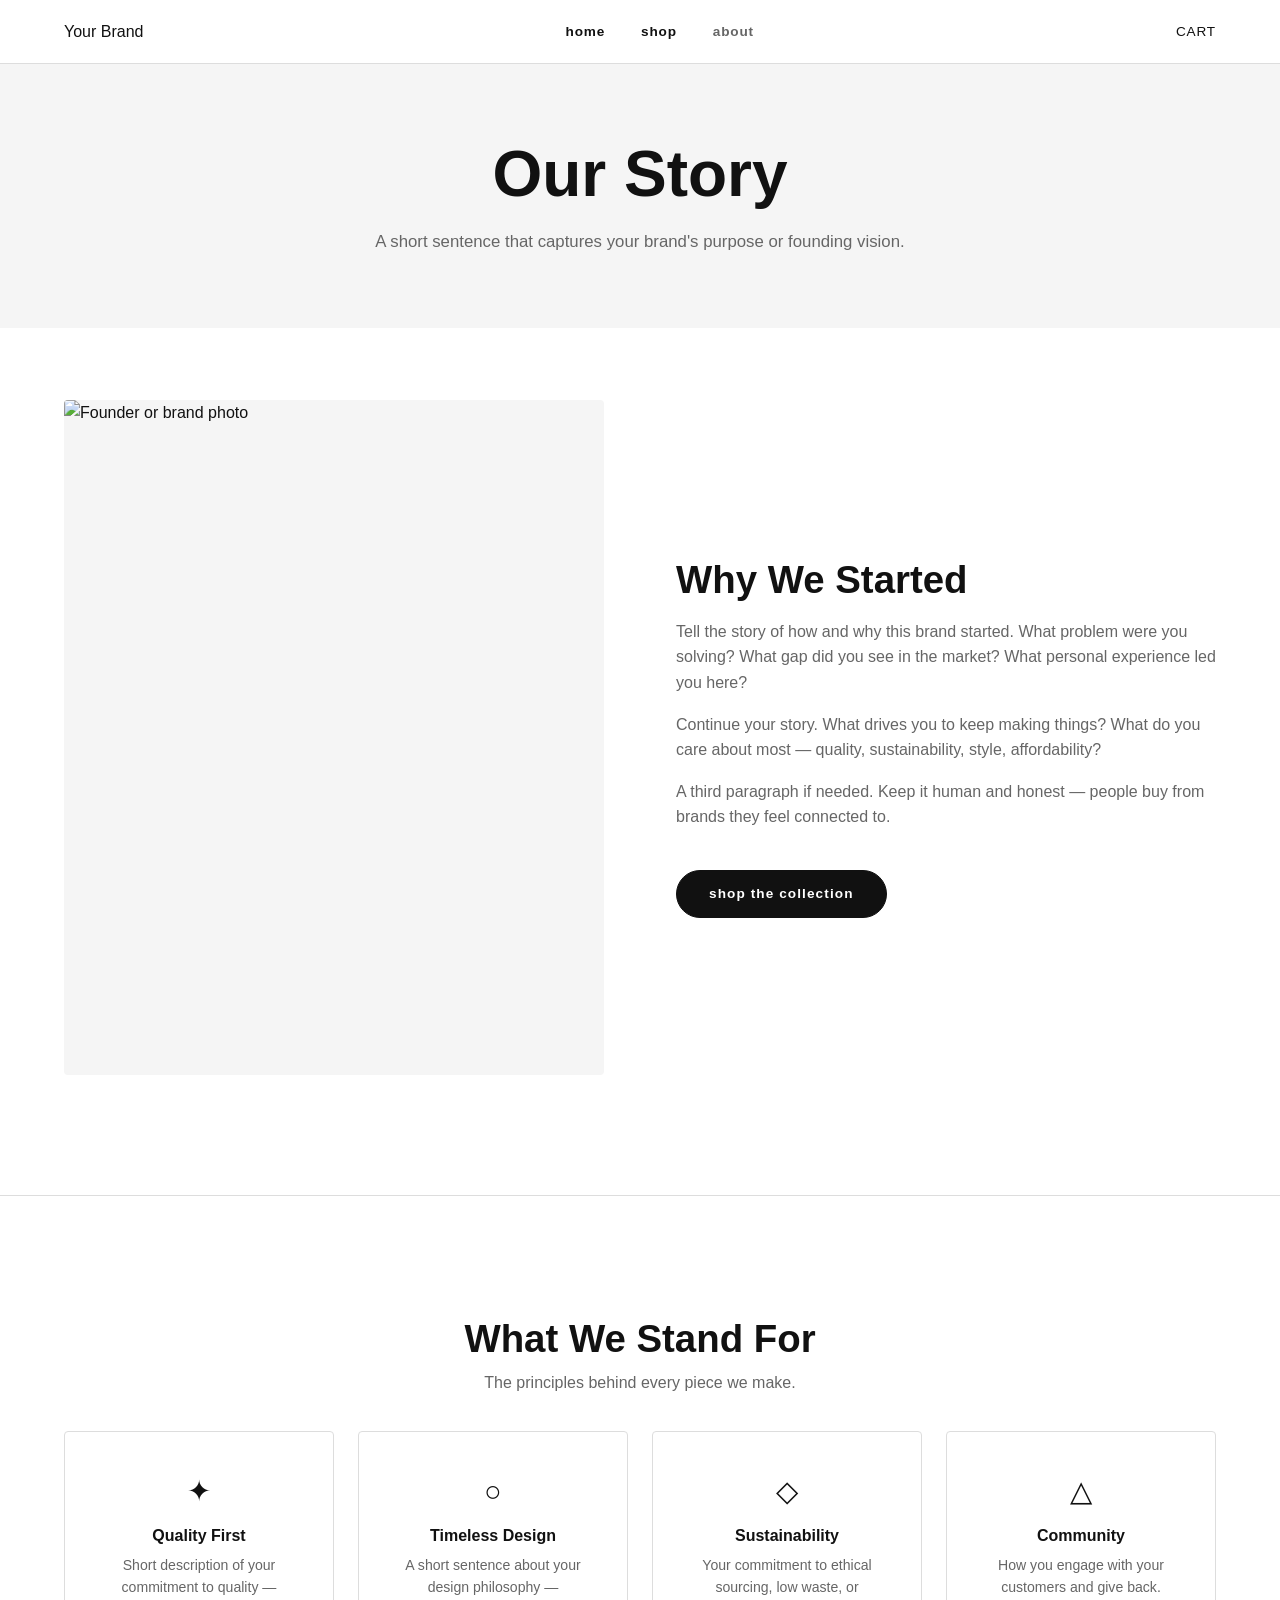
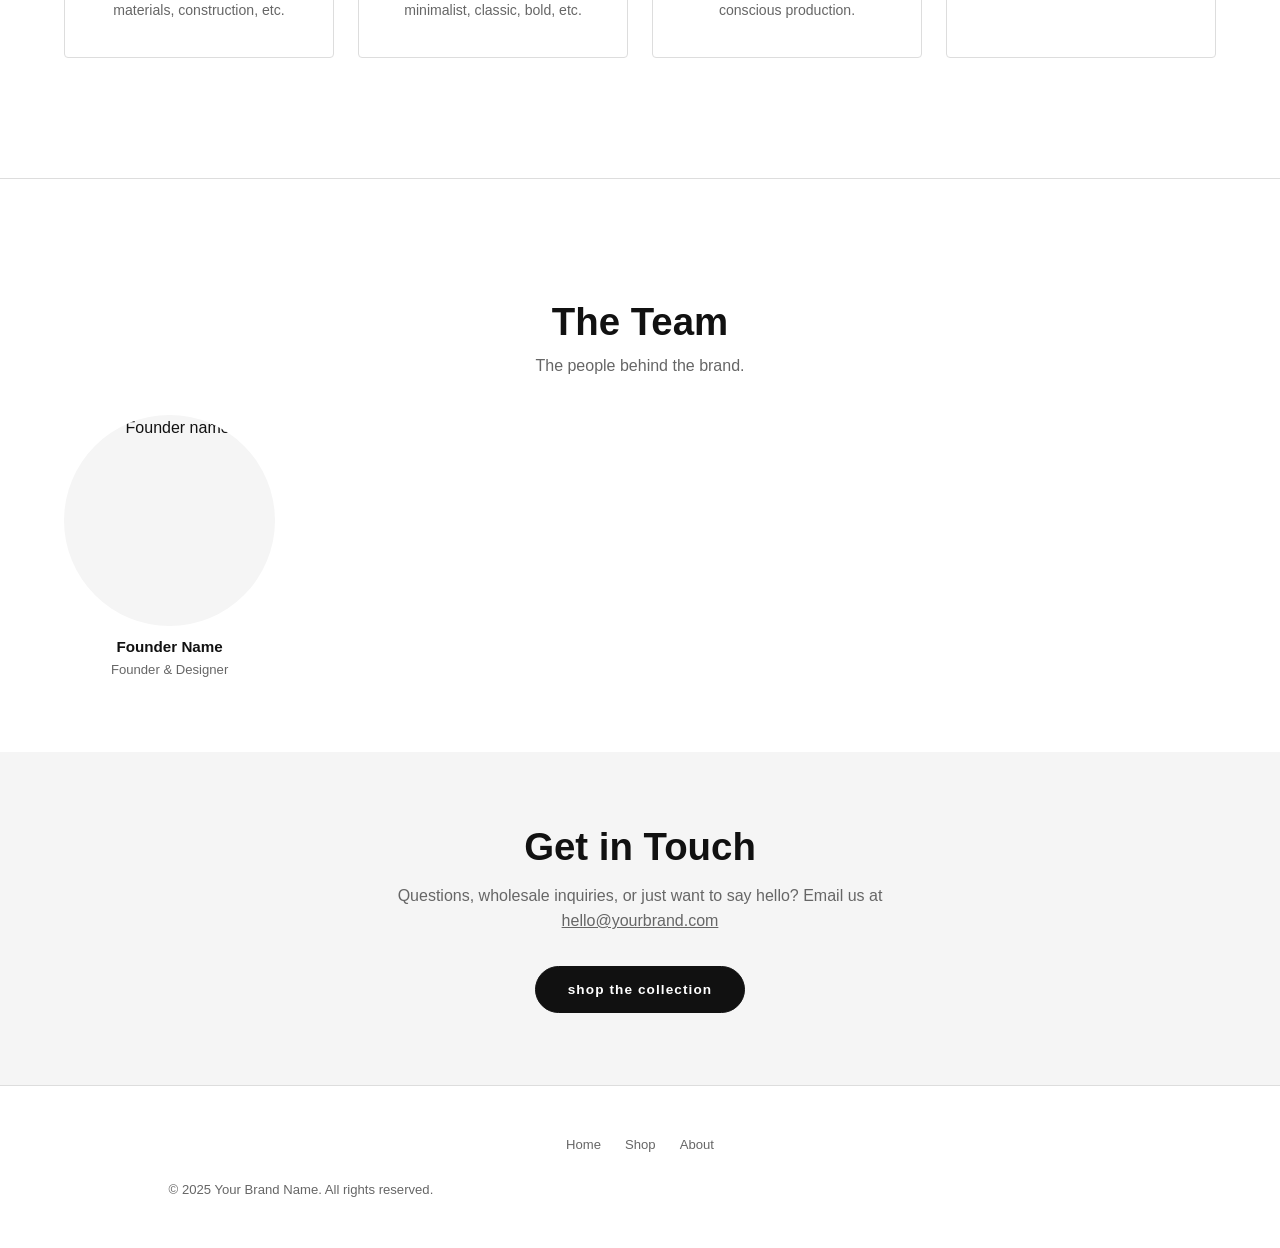
==== about.html @ 5cb66a51 "Add cart drawer HTML structure to about.html" ====
<!DOCTYPE html>
<html lang="en">
<head>
  <meta charset="UTF-8">
  <meta name="viewport" content="width=device-width, initial-scale=1.0">
  <title>About — Your Brand Name</title>
  <meta name="description" content="Learn about who we are and why we make what we make.">

  <link rel="preconnect" href="https://fonts.googleapis.com">
  <link rel="preconnect" href="https://fonts.gstatic.com" crossorigin>
  <link href="https://fonts.googleapis.com/css2?family=Cormorant+Garamond:wght@300;400;500&family=Jost:wght@300;400;500&display=swap" rel="stylesheet">

  <link rel="stylesheet" href="style.css">
  <link rel="stylesheet" href="about.css">
</head>
<body>


  <!-- NAVIGATION (same on every page) -->
  <nav class="nav">
    <div class="container">
      <a href="index.html" class="nav-brand">Your Brand</a>
      <ul class="nav-links">
        <li><a href="index.html">Home</a></li>
        <li><a href="products.html">Shop</a></li>
        <li><a href="about.html">About</a></li>
      </ul>

      <!-- Cart button — opens the cart drawer -->
      <button class="cart-nav-btn" onclick="Cart.open()" aria-label="Open cart">
        Cart
        <span class="cart-badge" id="cart-badge" aria-live="polite"></span>
      </button>
      
      <button class="nav-toggle" aria-label="Toggle navigation" aria-expanded="false">
        <span></span><span></span><span></span>
      </button>
    </div>
  </nav>


  <main>

    <!-- ============================================================
         ABOUT HERO
         Short introductory banner. Update headline and copy.
         ============================================================ -->
    <section class="about-hero">
      <div class="container">
        <h1>Our Story</h1>
        <p>A short sentence that captures your brand's purpose or founding vision.</p>
      </div>
    </section>


    <!-- ============================================================
         BRAND STORY — text and image side by side
         Swap the image src for a real photo of you, your workspace,
         your materials, etc.
         ============================================================ -->
    <section class="section">
      <div class="container">
        <div class="about-body">

          <!-- Left: image -->
          <img src="" alt="Founder or brand photo">
          <!-- If you want the image on the RIGHT, swap the order
               of the <img> and <div> below, or add class="reverse" to .about-body -->

          <!-- Right: text -->
          <div class="about-body-text">
            <h2>Why We Started</h2>

            <!-- Write your brand story here. Each <p> is a paragraph. -->
            <p>
              Tell the story of how and why this brand started. What problem were you solving?
              What gap did you see in the market? What personal experience led you here?
            </p>
            <p>
              Continue your story. What drives you to keep making things? What do you care
              about most — quality, sustainability, style, affordability?
            </p>
            <p>
              A third paragraph if needed. Keep it human and honest — people buy from brands
              they feel connected to.
            </p>

            <a href="products.html" class="btn" style="margin-top: 1.5rem;">Shop the Collection</a>
          </div>

        </div>
      </div>
    </section><!-- /brand story -->


    <hr class="divider">


    <!-- ============================================================
         VALUES / WHAT WE STAND FOR
         Customize the icons (emoji work fine), titles, and descriptions.
         Add or remove .value-item blocks as needed.
         ============================================================ -->
    <section class="section">
      <div class="container">

        <div class="section-title">
          <h2>What We Stand For</h2>
          <p>The principles behind every piece we make.</p>
        </div>

        <div class="values-grid">

          <div class="value-item">
            <!-- Replace the emoji with an SVG icon, image, or keep as emoji -->
            <span class="value-icon">✦</span>
            <h3>Quality First</h3>
            <p>Short description of your commitment to quality — materials, construction, etc.</p>
          </div>

          <div class="value-item">
            <span class="value-icon">○</span>
            <h3>Timeless Design</h3>
            <p>A short sentence about your design philosophy — minimalist, classic, bold, etc.</p>
          </div>

          <div class="value-item">
            <span class="value-icon">◇</span>
            <h3>Sustainability</h3>
            <p>Your commitment to ethical sourcing, low waste, or conscious production.</p>
          </div>

          <div class="value-item">
            <span class="value-icon">△</span>
            <h3>Community</h3>
            <p>How you engage with your customers and give back.</p>
          </div>

          <!-- Add or remove .value-item blocks freely -->

        </div>
      </div>
    </section><!-- /values -->


    <hr class="divider">


    <!-- ============================================================
         TEAM (optional)
         Remove this whole section if it's a solo brand.
         ============================================================ -->
    <section class="section">
      <div class="container">

        <div class="section-title">
          <h2>The Team</h2>
          <p>The people behind the brand.</p>
        </div>

        <div class="team-grid">

          <div class="team-card">
            <!-- Replace src with a photo. Use a square crop for the circle effect. -->
            <img src="" alt="Founder name">
            <h4>Founder Name</h4>
            <p>Founder & Designer</p>
          </div>

          <!-- Add more team members as needed -->
          <!-- <div class="team-card">
            <img src="" alt="Team member name">
            <h4>Name</h4>
            <p>Role</p>
          </div> -->

        </div>
      </div>
    </section><!-- /team -->


    <!-- ============================================================
         CONTACT / CLOSING CTA
         A simple call to action at the bottom of the about page.
         ============================================================ -->
    <section class="section" style="text-align: center; background-color: var(--color-surface);">
      <div class="container">
        <h2>Get in Touch</h2>
        <p style="margin-inline: auto; margin-top: 0.75rem; margin-bottom: 2rem;">
          Questions, wholesale inquiries, or just want to say hello?
          <!-- Replace with your actual email -->
          Email us at <a href="mailto:hello@yourbrand.com" style="text-decoration: underline;">hello@yourbrand.com</a>
        </p>
        <a href="products.html" class="btn">Shop the Collection</a>
      </div>
    </section><!-- /cta -->

  </main>


  <!-- FOOTER (same on every page) -->
  <footer class="footer">
    <div class="container">
      <nav class="footer-links">
        <a href="index.html">Home</a>
        <a href="products.html">Shop</a>
        <a href="about.html">About</a>
      </nav>
      <p>&copy; 2025 Your Brand Name. All rights reserved.</p>
    </div>
  </footer>

  <!-- ============================================================
       CART DRAWER
       Shared across all pages. Populated by Cart in main.js.
       ============================================================ -->
  <div class="cart-overlay" id="cart-overlay"></div>

  <div class="cart-drawer" id="cart-drawer" role="dialog" aria-label="Shopping cart" aria-modal="true">

    <div class="cart-header">
      <div>
        <h2>Your Cart <span class="cart-item-count" id="cart-item-count"></span></h2>
      </div>
      <button class="cart-close" onclick="Cart.close()" aria-label="Close cart">✕</button>
    </div>

    <!-- Cart item list — populated by Cart.renderCartItems() in main.js -->
    <div class="cart-items" id="cart-items">
      <div class="cart-empty">
        <p>Your cart is empty.</p>
        <p>Add a product from the shop to get started.</p>
      </div>
    </div>

    <div class="cart-footer">
      <div class="cart-subtotal">
        <span class="cart-subtotal-label">Subtotal</span>
        <span class="cart-subtotal-amount" id="cart-subtotal-amount">$0.00</span>
      </div>
      <p class="cart-subtotal-note">Shipping and taxes calculated at checkout.</p>

      <!-- Replace onclick with your checkout integration when ready -->
      <button class="cart-checkout-btn" onclick="alert('Connect your checkout here — Shopify, Stripe, Gumroad, etc.')">
        Proceed to Checkout
      </button>
    </div>

  </div>

  <script src="preview-inject.js"></script>
  <script src="main.js"></script>

</body>
</html>
---- style.css ----
/* ============================================================
   style.css — Global Styles
   Applies to all pages. Change variables here to restyle
   the entire site at once.
   ============================================================ */


/* ------------------------------------------------------------
   CSS CUSTOM PROPERTIES (variables)
   Change these to instantly restyle the whole site.
   ------------------------------------------------------------ */
:root {
  /* --- Colors --- */
  --color-bg:         #ffffff;   /* Page background */
  --color-text:       #111111;   /* Primary text */
  --color-muted:      #666666;   /* Secondary / caption text */
  --color-border:     #dddddd;   /* Borders and dividers */
  --color-accent:     #111111;   /* Buttons, links, highlights */
  --color-accent-hover: #444444; /* Hover state for accent */
  --color-surface:    #f5f5f5;   /* Cards, input backgrounds */

  /* --- Typography --- */
  --font-heading: Arial, sans-serif; /* Display / headings */
  --font-body:    Arial, sans-serif; /* Body copy */

  /* --- Sizing & Spacing --- */
  --max-width:    1200px;   /* Maximum content width */
  --nav-height:   64px;     /* Height of the top navigation bar */
  --gap:          24px;     /* Standard spacing unit */
  --radius:       4px;      /* Border radius for cards */
  --btn-radius:   100px;     /* Border radius for buttons */

  /* --- Transitions --- */
  --transition: 0.2s ease;
}


/* ------------------------------------------------------------
   RESET & BASE
   Removes browser default styles for consistency.
   ------------------------------------------------------------ */
*, *::before, *::after {
  box-sizing: border-box;
  margin: 0;
  padding: 0;
}

html {
  scroll-behavior: smooth;
}

body {
  font-family: var(--font-body);
  font-size: 16px;
  line-height: 1.6;
  color: var(--color-text);
  background-color: var(--color-bg);
}

img {
  display: block;
  max-width: 100%;
  height: auto;
}

a {
  color: inherit;
  text-decoration: none;
}

ul, ol {
  list-style: none;
}

button {
  cursor: pointer;
  font-family: var(--font-body);
  border: none;
  background: none;
}


/* ------------------------------------------------------------
   TYPOGRAPHY HELPERS
   ------------------------------------------------------------ */
h1, h2, h3, h4 {
  font-family: var(--font-heading);
  font-weight: bold;          /* Cormorant looks best at regular weight */
  line-height: 1.2;
}

h1 { font-size: clamp(2.4rem, 5vw, 4rem); }   /* clamp: min, preferred, max */
h2 { font-size: clamp(1.8rem, 3vw, 2.6rem); }
h3 { font-size: clamp(1.2rem, 2vw, 1.6rem); }
h4 { font-size: 1rem; text-transform: uppercase; letter-spacing: 0.1em; }

p {
  max-width: 65ch;  /* Limits line length for readability */
  color: var(--color-muted);
}


/* ------------------------------------------------------------
   LAYOUT UTILITIES
   ------------------------------------------------------------ */

/* Centers content and sets max width */
.container {
  width: 100%;
  max-width: var(--max-width);
  margin-inline: auto;     /* Centers horizontally */
  padding-inline: var(--gap);
}

/* Simple flex row with a gap */
.flex-row {
  display: flex;
  align-items: center;
  gap: var(--gap);
}

/* Section padding — used on all page sections */
.section {
  padding-block: calc(var(--gap) * 3);  /* Top and bottom padding */
}

.section-title {
  margin-bottom: calc(var(--gap) * 1.5);
  text-align: center;
}

.section-title p {
  margin-inline: auto;   /* Centers the paragraph under the heading */
  margin-top: 0.5rem;
}


/* ------------------------------------------------------------
   BUTTONS
   ------------------------------------------------------------ */

/* Primary filled button */
.btn {
  display: inline-block;
  padding: 0.75rem 2rem;
  font-size: 0.85rem;
  font-weight: bold;
  font-family: var(--font-body);
  letter-spacing: 0.08em;
  text-transform: lowercase;
  background-color: var(--color-accent);
  color: var(--color-bg);
  border: 1px solid var(--color-accent);
  border-radius: var(--btn-radius);
  transition: background-color var(--transition), color var(--transition);
}

.btn:hover {
  background-color: var(--color-accent-hover);
  border-color: var(--color-accent-hover);
}

/* Ghost / outline button variant */
.btn-outline {
  background-color: transparent;
  color: var(--color-accent);
}

.btn-outline:hover {
  background-color: var(--color-accent);
  color: var(--color-bg);
}

.btn-light {
   background-color: white;
   border-color: white;
   color:black;
}

.btn-light:hover {
   background-color: #e0e0e0;
   border-color: #e0e0e0;
}

.btn-lightoutline {
  background-color: transparent;
  border-color: white;
  color: white;
}

.btn-lightoutline:hover {
  background-color: var(--color-accent);
  color: var(--color-bg);
}

/* ------------------------------------------------------------
   NAVIGATION
   Sticky top bar present on all pages.
   ------------------------------------------------------------ */
.nav {
  position: sticky;
  top: 0;
  z-index: 100;                     /* Sits above page content */
  height: var(--nav-height);
  background-color: var(--color-bg);
  border-bottom: 1px solid var(--color-border);
}

.nav .container {
  height: 100%;
  display: flex;
  align-items: center;
  justify-content: space-between;
}

/* Brand / logo link — wraps the SVG image */
.nav-brand {
  display: flex;
  align-items: center;
  line-height: 0;        /* Removes extra inline spacing around the img */
}

/* SVG logo — sized to fit the nav bar with breathing room.
   To resize the logo, change the height value here only.
   Width stays auto so the aspect ratio is always preserved. */
.nav-logo {
  height: 25px;          /* ← adjust this to resize the logo */
  width: auto;
  display: block;
}

/* Slight reduction on very small screens */
@media (max-width: 380px) {
  .nav-logo { height: 28px; }
}

/* Navigation links list */
.nav-links {
  display: flex;
  gap: calc(var(--gap) * 1.5);
  font-size: 0.85rem;
  letter-spacing: 0.06em;
  text-transform: lowercase;
  font-weight: bold;
}

.nav-links a {
  transition: color var(--transition);
}

.nav-links a:hover,
.nav-links a.active {    /* Add class="active" to the current page link */
  color: var(--color-muted);
}

/* Mobile hamburger button — hidden by default */
.nav-toggle {
  display: none;
  flex-direction: column;
  gap: 5px;
}

.nav-toggle span {
  display: block;
  width: 24px;
  height: 2px;
  background-color: var(--color-text);
  transition: transform var(--transition), opacity var(--transition);
}


/* ------------------------------------------------------------
   FOOTER
   Shared footer at the bottom of every page.
   ------------------------------------------------------------ */
.footer {
  border-top: 1px solid var(--color-border);
  padding-block: calc(var(--gap) * 2);
  text-align: center;
  font-size: 0.82rem;
  color: var(--color-muted);
}

.footer-links {
  display: flex;
  justify-content: center;
  gap: var(--gap);
  margin-bottom: var(--gap);
}

.footer-links a:hover {
  text-decoration: underline;
}


/* ------------------------------------------------------------
   CARDS — used for products and any grid content
   ------------------------------------------------------------ */
.card {
  background-color: var(--color-bg);
  border: 1px solid var(--color-border);
  border-radius: var(--radius);
  overflow: hidden;
  transition: box-shadow var(--transition);
}

.card:hover {
  box-shadow: 0 4px 20px rgba(0, 0, 0, 0.08);
}

.card-image {
  width: 100%;
  aspect-ratio: 3 / 4;    /* Portrait ratio — change to 1/1 for square */
  object-fit: cover;       /* Crops image to fill the space */
  background-color: var(--color-surface);  /* Placeholder color */
}

.card-body {
  padding: var(--gap);
}

.card-title {
  font-size: 1rem;
  font-weight: 500;
  margin-bottom: 0.25rem;
}

.card-price {
  font-size: 0.9rem;
  color: var(--color-muted);
}

/* Tag chips shown on product cards */
.card-tags {
  display: flex;
  flex-wrap: wrap;
  gap: 6px;
  margin-top: 0.5rem;
}

.tag {
  font-size: 0.72rem;
  letter-spacing: 0.04em;
  text-transform: uppercase;
  padding: 2px 8px;
  border: 1px solid var(--color-border);
  border-radius: 100px;   /* Pill shape */
  color: var(--color-muted);
}


/* ------------------------------------------------------------
   GRID — responsive product/content grid
   ------------------------------------------------------------ */
.grid {
  display: grid;
  /* Auto-fill columns; each at least 240px wide */
  grid-template-columns: repeat(auto-fill, minmax(240px, 1fr));
  gap: var(--gap);
}

.no-results {
  grid-column: 1 / -1;
  text-align: center;
  padding-block: calc(var(--gap) * 3);
  color: var(--color-muted);
}

/* ------------------------------------------------------------
   FORMS — filters, inputs, selects
   ------------------------------------------------------------ */
.form-group {
  display: flex;
  flex-direction: column;
  gap: 6px;
}

.form-group label {
  font-size: 0.78rem;
  letter-spacing: 0.06em;
  text-transform: uppercase;
  color: var(--color-muted);
}

input[type="text"],
input[type="email"],
input[type="number"],
select,
textarea {
  font-family: var(--font-body);
  font-size: 0.9rem;
  padding: 0.6rem 0.8rem;
  border: 1px solid var(--color-border);
  border-radius: var(--radius);
  background-color: var(--color-surface);
  color: var(--color-text);
  width: 100%;
  transition: border-color var(--transition);
}

input:focus,
select:focus,
textarea:focus {
  outline: none;
  border-color: var(--color-accent);
}


/* ------------------------------------------------------------
   DIVIDER
   ------------------------------------------------------------ */
.divider {
  border: none;
  border-top: 1px solid var(--color-border);
  margin-block: calc(var(--gap) * 2);
}


/* ------------------------------------------------------------
   RESPONSIVE — Mobile breakpoint at 768px
   ------------------------------------------------------------ */
@media (max-width: 768px) {

  /* Stack nav links into a dropdown */
  .nav-links {
    display: none;
    position: absolute;
    top: var(--nav-height);
    left: 0;
    right: 0;
    flex-direction: column;
    background-color: var(--color-bg);
    border-bottom: 1px solid var(--color-border);
    padding: var(--gap);
    gap: var(--gap);
  }

  /* JS adds this class to show the menu */
  .nav-links.open {
    display: flex;
  }

  .nav-toggle {
    display: flex;   /* Show hamburger on mobile */
  }

  /* 2-column grid on mobile instead of auto-fill */
  .grid {
    grid-template-columns: repeat(2, 1fr);
  }
}

@media (max-width: 480px) {
  .grid {
    grid-template-columns: 1fr;   /* Single column on very small screens */
  }
}

/* ============================================================
   CART DRAWER
   Desktop: slides in from the right as a side panel.
   Mobile:  appears as a centered modal overlay.
   ============================================================ */

/* Dark overlay behind the cart — covers the whole page */
.cart-overlay {
  display: none;
  position: fixed;
  inset: 0;                          /* Covers entire viewport */
  background: rgba(0, 0, 0, 0.4);
  z-index: 500;
  opacity: 0;
  transition: opacity 0.25s ease;
}

.cart-overlay.open {
  display: block;
  opacity: 1;
}

/* The cart panel itself */
.cart-drawer {
  position: fixed;
  top: 0;
  right: 0;
  height: 100%;
  width: 420px;                      /* ← change drawer width here */
  max-width: 100%;
  background: var(--color-bg);
  border-left: 1px solid var(--color-border);
  z-index: 501;                      /* Above the overlay */
  display: flex;
  flex-direction: column;
  transform: translateX(100%);       /* Hidden off-screen to the right */
  transition: transform 0.3s ease;
}

.cart-drawer.open {
  transform: translateX(0);          /* Slides in */
}

/* Header row: "Your Cart" title + close button */
.cart-header {
  display: flex;
  align-items: center;
  justify-content: space-between;
  padding: var(--gap);
  border-bottom: 1px solid var(--color-border);
  flex-shrink: 0;                    /* Never shrinks — always visible */
}

.cart-header h2 {
  font-family: var(--font-heading);
  font-size: 1.4rem;
  font-weight: 400;
}

.cart-item-count {
  font-size: 0.8rem;
  color: var(--color-muted);
  margin-left: 0.5rem;
}

/* × close button */
.cart-close {
  font-size: 1.4rem;
  line-height: 1;
  color: var(--color-muted);
  background: none;
  border: none;
  cursor: pointer;
  padding: 4px 8px;
  border-radius: var(--radius);
  transition: color var(--transition), background var(--transition);
}

.cart-close:hover {
  color: var(--color-text);
  background: var(--color-surface);
}

/* Scrollable list of cart items */
.cart-items {
  flex: 1;                           /* Takes remaining height between header and footer */
  overflow-y: auto;
  padding: var(--gap);
}

/* Empty cart message */
.cart-empty {
  text-align: center;
  padding: 60px 24px;
  color: var(--color-muted);
  font-size: 0.9rem;
  line-height: 1.7;
}

.cart-empty p:first-child {
  font-size: 1.1rem;
  margin-bottom: 0.5rem;
  color: var(--color-text);
}

/* Individual cart item row */
.cart-item {
  display: grid;
  grid-template-columns: 72px 1fr auto;  /* Thumbnail | details | delete btn */
  gap: 12px;
  align-items: start;
  padding-block: var(--gap);
  border-bottom: 1px solid var(--color-border);
}

.cart-item:last-child {
  border-bottom: none;
}

/* Product thumbnail in cart */
.cart-item-img {
  width: 72px;
  height: 90px;                      /* Portrait crop — matches card ratio */
  object-fit: cover;
  border-radius: var(--radius);
  background: var(--color-surface);  /* Shows if image is missing */
}

/* Text block: name, options, price */
.cart-item-details {
  display: flex;
  flex-direction: column;
  gap: 4px;
}

.cart-item-name {
  font-size: 0.9rem;
  font-weight: 500;
  line-height: 1.3;
}

/* Size / color line */
.cart-item-options {
  font-size: 0.78rem;
  color: var(--color-muted);
}

.cart-item-price {
  font-size: 0.88rem;
  color: var(--color-muted);
  margin-top: 4px;
}

/* Quantity controls: − count + */
.cart-item-qty {
  display: flex;
  align-items: center;
  gap: 8px;
  margin-top: 8px;
}

.cart-qty-btn {
  width: 26px;
  height: 26px;
  border: 1px solid var(--color-border);
  border-radius: var(--radius);
  background: var(--color-surface);
  font-size: 1rem;
  display: flex;
  align-items: center;
  justify-content: center;
  cursor: pointer;
  transition: background var(--transition);
}

.cart-qty-btn:hover {
  background: var(--color-border);
}

.cart-qty-value {
  font-size: 0.85rem;
  min-width: 20px;
  text-align: center;
}

/* Delete (×) button for each item */
.cart-item-delete {
  font-size: 1rem;
  color: var(--color-muted);
  background: none;
  border: none;
  cursor: pointer;
  padding: 2px 4px;
  line-height: 1;
  transition: color var(--transition);
  flex-shrink: 0;
}

.cart-item-delete:hover {
  color: var(--color-text);
}

/* Footer: subtotal + checkout button */
.cart-footer {
  padding: var(--gap);
  border-top: 1px solid var(--color-border);
  flex-shrink: 0;                    /* Always visible — never scrolls away */
}

.cart-subtotal {
  display: flex;
  justify-content: space-between;
  align-items: baseline;
  margin-bottom: 6px;
}

.cart-subtotal-label {
  font-size: 0.82rem;
  letter-spacing: 0.06em;
  text-transform: uppercase;
  color: var(--color-muted);
}

.cart-subtotal-amount {
  font-size: 1.15rem;
  font-family: var(--font-heading);
}

.cart-subtotal-note {
  font-size: 0.75rem;
  color: var(--color-muted);
  margin-bottom: var(--gap);
}

/* Checkout button — full width */
.cart-checkout-btn {
  display: block;
  width: 100%;
  padding: 0.9rem;
  font-family: var(--font-body);
  font-size: 0.85rem;
  letter-spacing: 0.1em;
  text-transform: uppercase;
  background: var(--color-accent);
  color: var(--color-bg);
  border: none;
  border-radius: var(--radius);
  cursor: pointer;
  transition: background var(--transition);
}

.cart-checkout-btn:hover {
  background: var(--color-accent-hover);
}


/* ---- Cart nav button ---- */
.cart-nav-btn {
  background: none;
  border: none;
  cursor: pointer;
  font-family: var(--font-body);
  font-size: 0.85rem;
  letter-spacing: 0.06em;
  text-transform: uppercase;
  color: var(--color-text);
  display: flex;
  align-items: center;
  gap: 6px;
  position: relative;               /* Needed for the badge */
  transition: color var(--transition);
}

.cart-nav-btn:hover {
  color: var(--color-muted);
}

/* Red badge showing item count — hidden when cart is empty */
.cart-badge {
  display: none;                     /* JS shows this when count > 0 */
  position: absolute;
  top: -6px;
  right: -10px;
  background: var(--color-accent);
  color: var(--color-bg);
  font-size: 0.6rem;
  font-weight: 700;
  width: 16px;
  height: 16px;
  border-radius: 50%;
  align-items: center;
  justify-content: center;
  line-height: 1;
}

.cart-badge.visible {
  display: flex;
}


/* ============================================================
   RESPONSIVE — Mobile: centered modal instead of side drawer
   ============================================================ */
@media (max-width: 768px) {
  .cart-drawer {
    /* On mobile, center it instead of sliding from the right */
    top: 50%;
    right: auto;
    left: 50%;
    height: auto;
    max-height: 85vh;               /* Leaves a little space at top/bottom */
    width: 92vw;                    /* Nearly full width on phone */
    border: 1px solid var(--color-border);
    border-radius: var(--radius);
    box-shadow: 0 8px 40px rgba(0, 0, 0, 0.2);
    /* Start centered but scaled down (for open animation) */
    transform: translate(-50%, -50%) scale(0.96);
    transition: transform 0.25s ease, opacity 0.25s ease;
    opacity: 0;
    pointer-events: none;
  }

  .cart-drawer.open {
    transform: translate(-50%, -50%) scale(1);
    opacity: 1;
    pointer-events: auto;
  }
}
---- about.css ----
/* ============================================================
   about.css — Styles specific to about.html
   Import AFTER style.css
   ============================================================ */


/* ------------------------------------------------------------
   ABOUT HERO
   Smaller than home hero; just text and an optional image.
   ------------------------------------------------------------ */
.about-hero {
  padding-block: calc(var(--gap) * 3);
  text-align: center;
  background-color: var(--color-surface);
}

.about-hero h1 {
  margin-bottom: 1rem;
}

.about-hero p {
  margin-inline: auto;
  font-size: 1.05rem;
}


/* ------------------------------------------------------------
   ABOUT BODY — two-column text + image layout
   ------------------------------------------------------------ */
.about-body {
  display: grid;
  /* Two equal columns; stacks on mobile via responsive rule below */
  grid-template-columns: 1fr 1fr;
  gap: calc(var(--gap) * 3);
  align-items: center;
}

.about-body img {
  width: 100%;
  aspect-ratio: 4 / 5;       /* Portrait — adjust as needed */
  object-fit: cover;
  border-radius: var(--radius);
  background-color: var(--color-surface);  /* Shows if image is missing */
}

.about-body-text h2 {
  margin-bottom: 1rem;
}

.about-body-text p {
  max-width: 100%;            /* Override the global 65ch limit inside the grid */
  margin-bottom: 1rem;
}

/* Reverses the column order for an alternate layout
   (image right, text left). Use on a second .about-body section. */
.about-body.reverse {
  direction: rtl;   /* Reverses child order */
}

.about-body.reverse > * {
  direction: ltr;   /* Restore text direction inside children */
}


/* ------------------------------------------------------------
   VALUES / MISSION — icon + text rows
   ------------------------------------------------------------ */
.values-grid {
  display: grid;
  grid-template-columns: repeat(auto-fill, minmax(220px, 1fr));
  gap: var(--gap);
  text-align: center;
}

.value-item {
  padding: calc(var(--gap) * 1.5);
  border: 1px solid var(--color-border);
  border-radius: var(--radius);
}

/* Icon placeholder — replace with <img> or an SVG icon */
.value-icon {
  font-size: 1.8rem;     /* Size of emoji/icon */
  margin-bottom: 0.75rem;
  display: block;
}

.value-item h3 {
  font-size: 1rem;
  margin-bottom: 0.5rem;
}

.value-item p {
  font-size: 0.88rem;
  max-width: 100%;
}


/* ------------------------------------------------------------
   TEAM SECTION (optional)
   ------------------------------------------------------------ */
.team-grid {
  display: grid;
  grid-template-columns: repeat(auto-fill, minmax(180px, 1fr));
  gap: var(--gap);
  text-align: center;
}

.team-card img {
  width: 100%;
  aspect-ratio: 1 / 1;
  object-fit: cover;
  border-radius: 50%;    /* Circle crop — change to var(--radius) for square */
  background-color: var(--color-surface);
  margin-bottom: 0.75rem;
}

.team-card h4 {
  font-size: 0.95rem;
  margin-bottom: 0.2rem;
  text-transform: none;   /* Override h4 uppercase for names */
  letter-spacing: 0;
}

.team-card p {
  font-size: 0.82rem;
}


/* ------------------------------------------------------------
   RESPONSIVE
   ------------------------------------------------------------ */
@media (max-width: 768px) {
  .about-body {
    grid-template-columns: 1fr;   /* Stack image and text vertically */
  }

  /* Reset reverse layout on mobile since columns are stacked */
  .about-body.reverse {
    direction: ltr;
  }
}
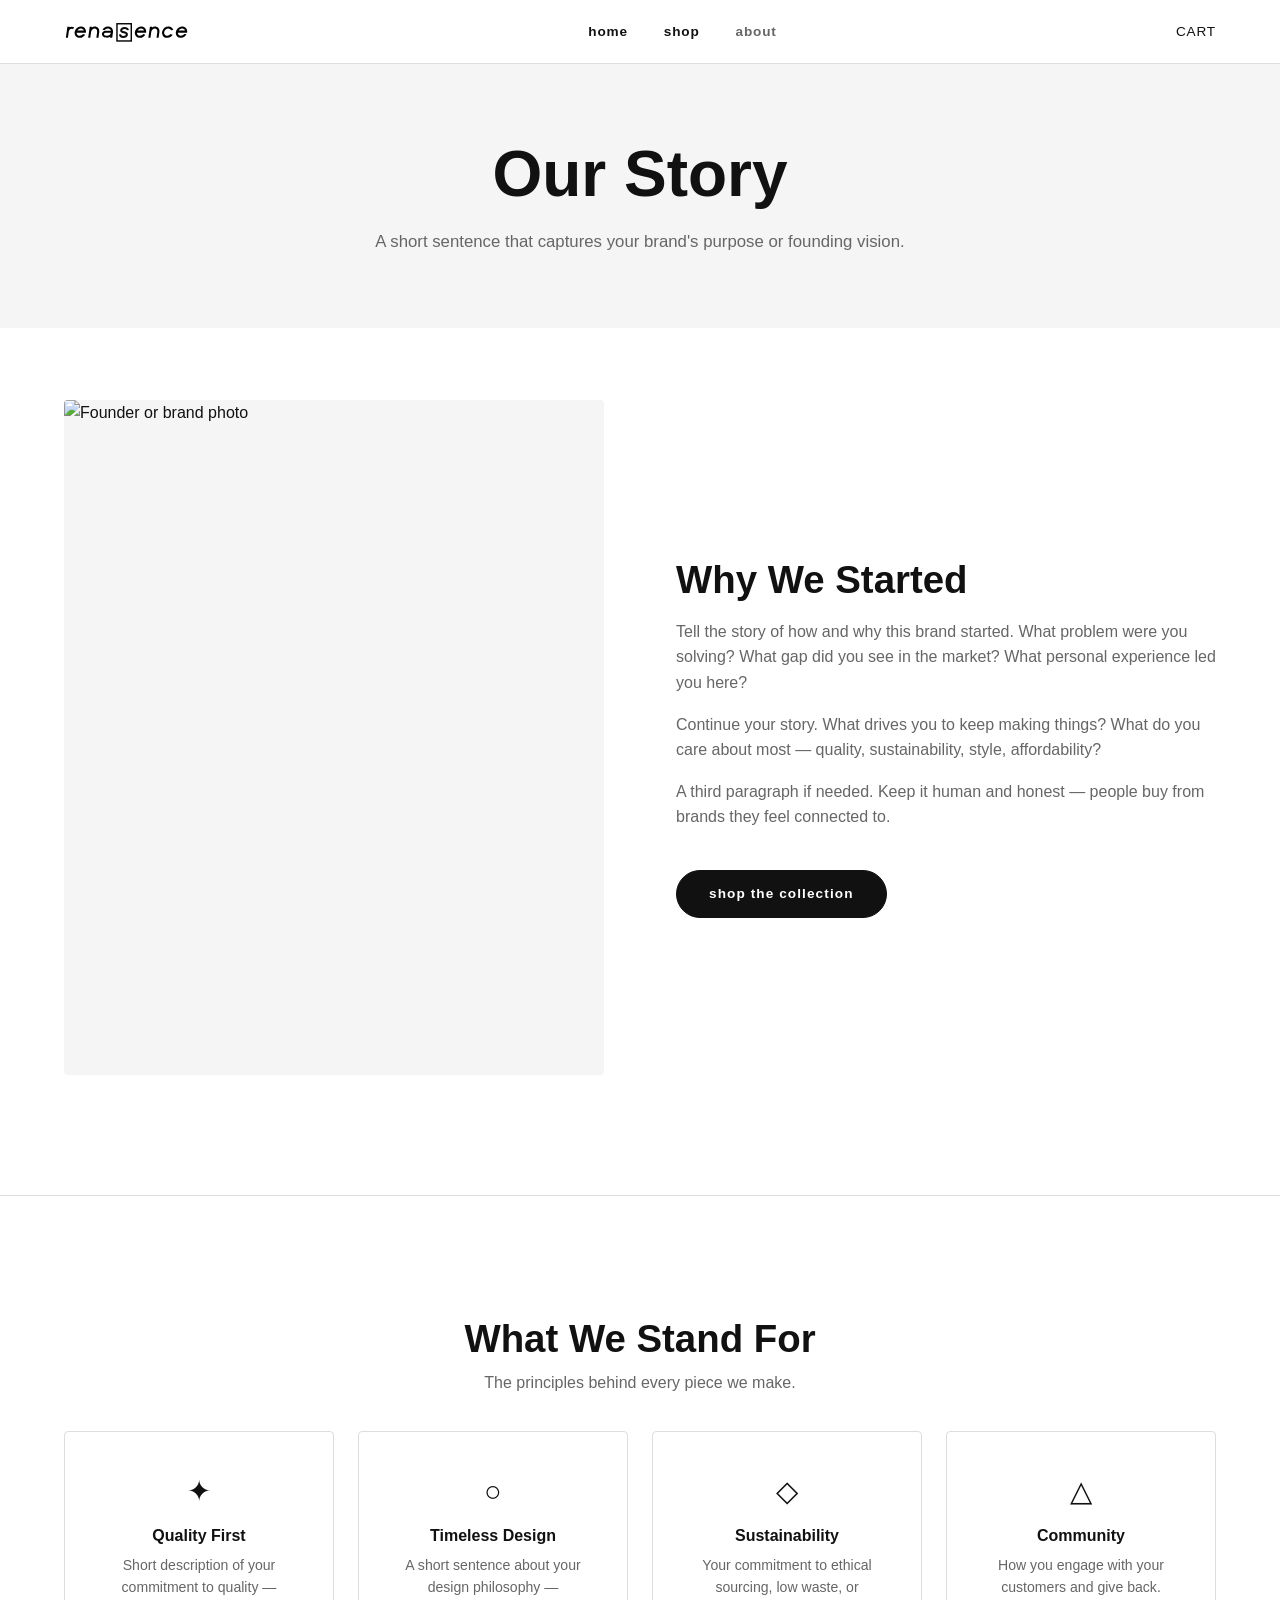
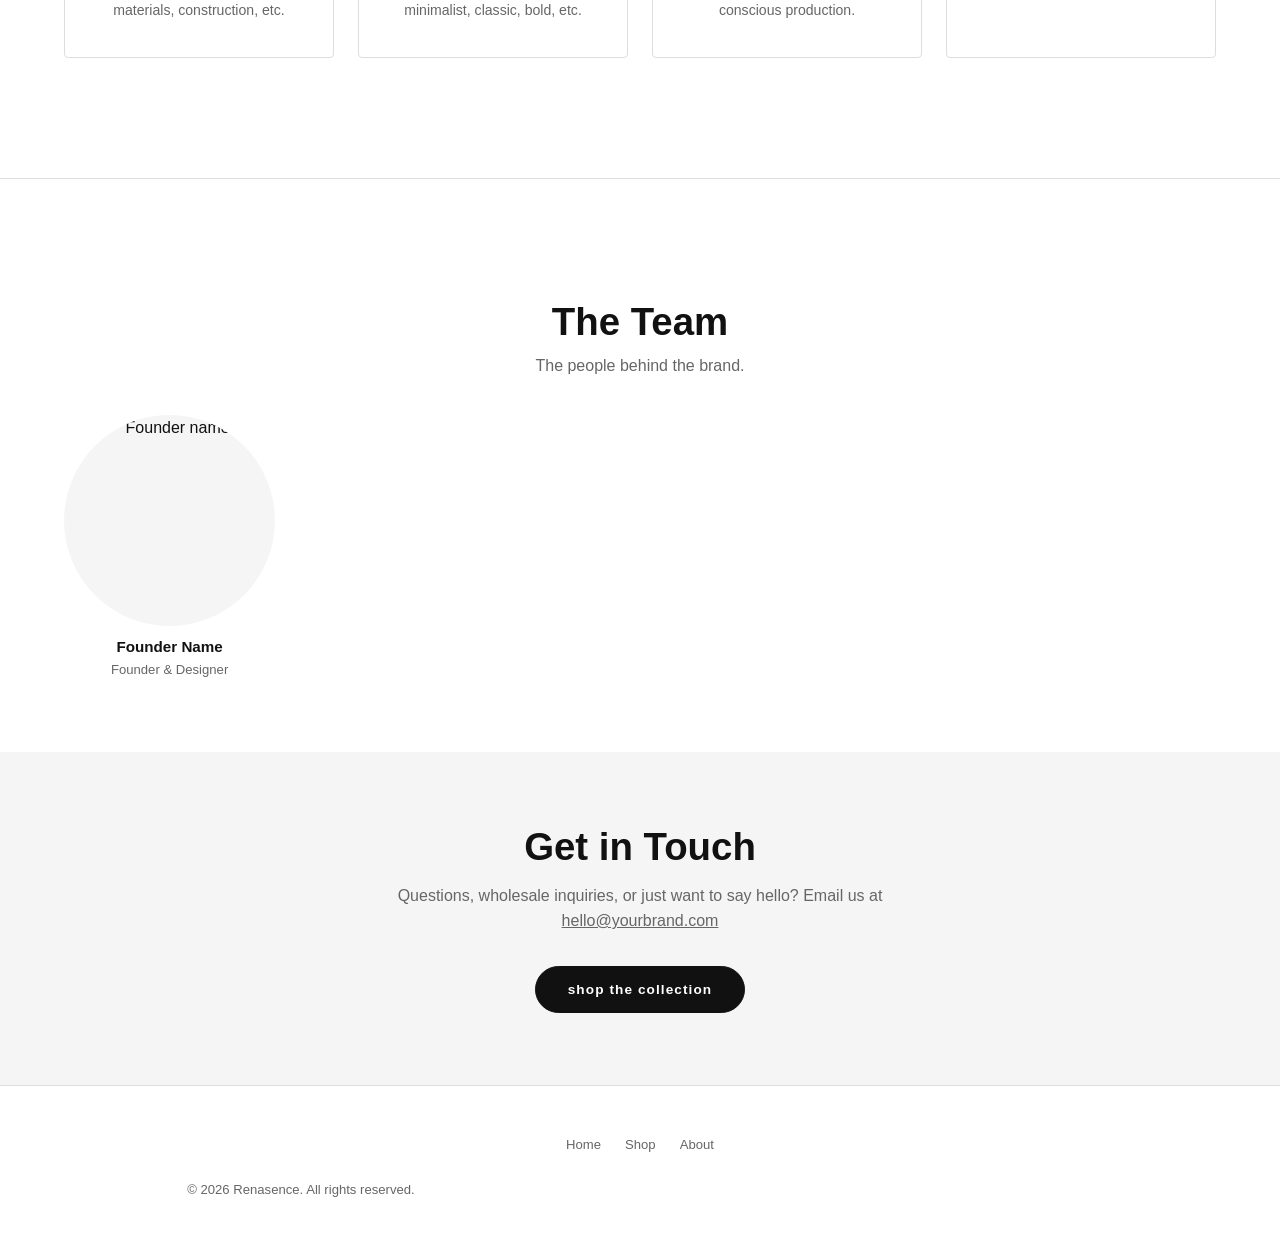
==== commit 43f9971e: "Change brand name to Renasence and update copyright Updated brand name and copyright year in footer." ====
--- a/about.html
+++ b/about.html
@@ -19,7 +19,9 @@
   <!-- NAVIGATION (same on every page) -->
   <nav class="nav">
     <div class="container">
-      <a href="index.html" class="nav-brand">Your Brand</a>
+      <a href="index.html" class="nav-brand" aria-label="Home">
+        <img src="renasence_classic.svg" alt="Renasence" class="nav-logo">
+      </a>
       <ul class="nav-links">
         <li><a href="index.html">Home</a></li>
         <li><a href="products.html">Shop</a></li>
@@ -206,7 +208,7 @@
         <a href="products.html">Shop</a>
         <a href="about.html">About</a>
       </nav>
-      <p>&copy; 2025 Your Brand Name. All rights reserved.</p>
+      <p>&copy; 2026 Renasence. All rights reserved.</p>
     </div>
   </footer>
 
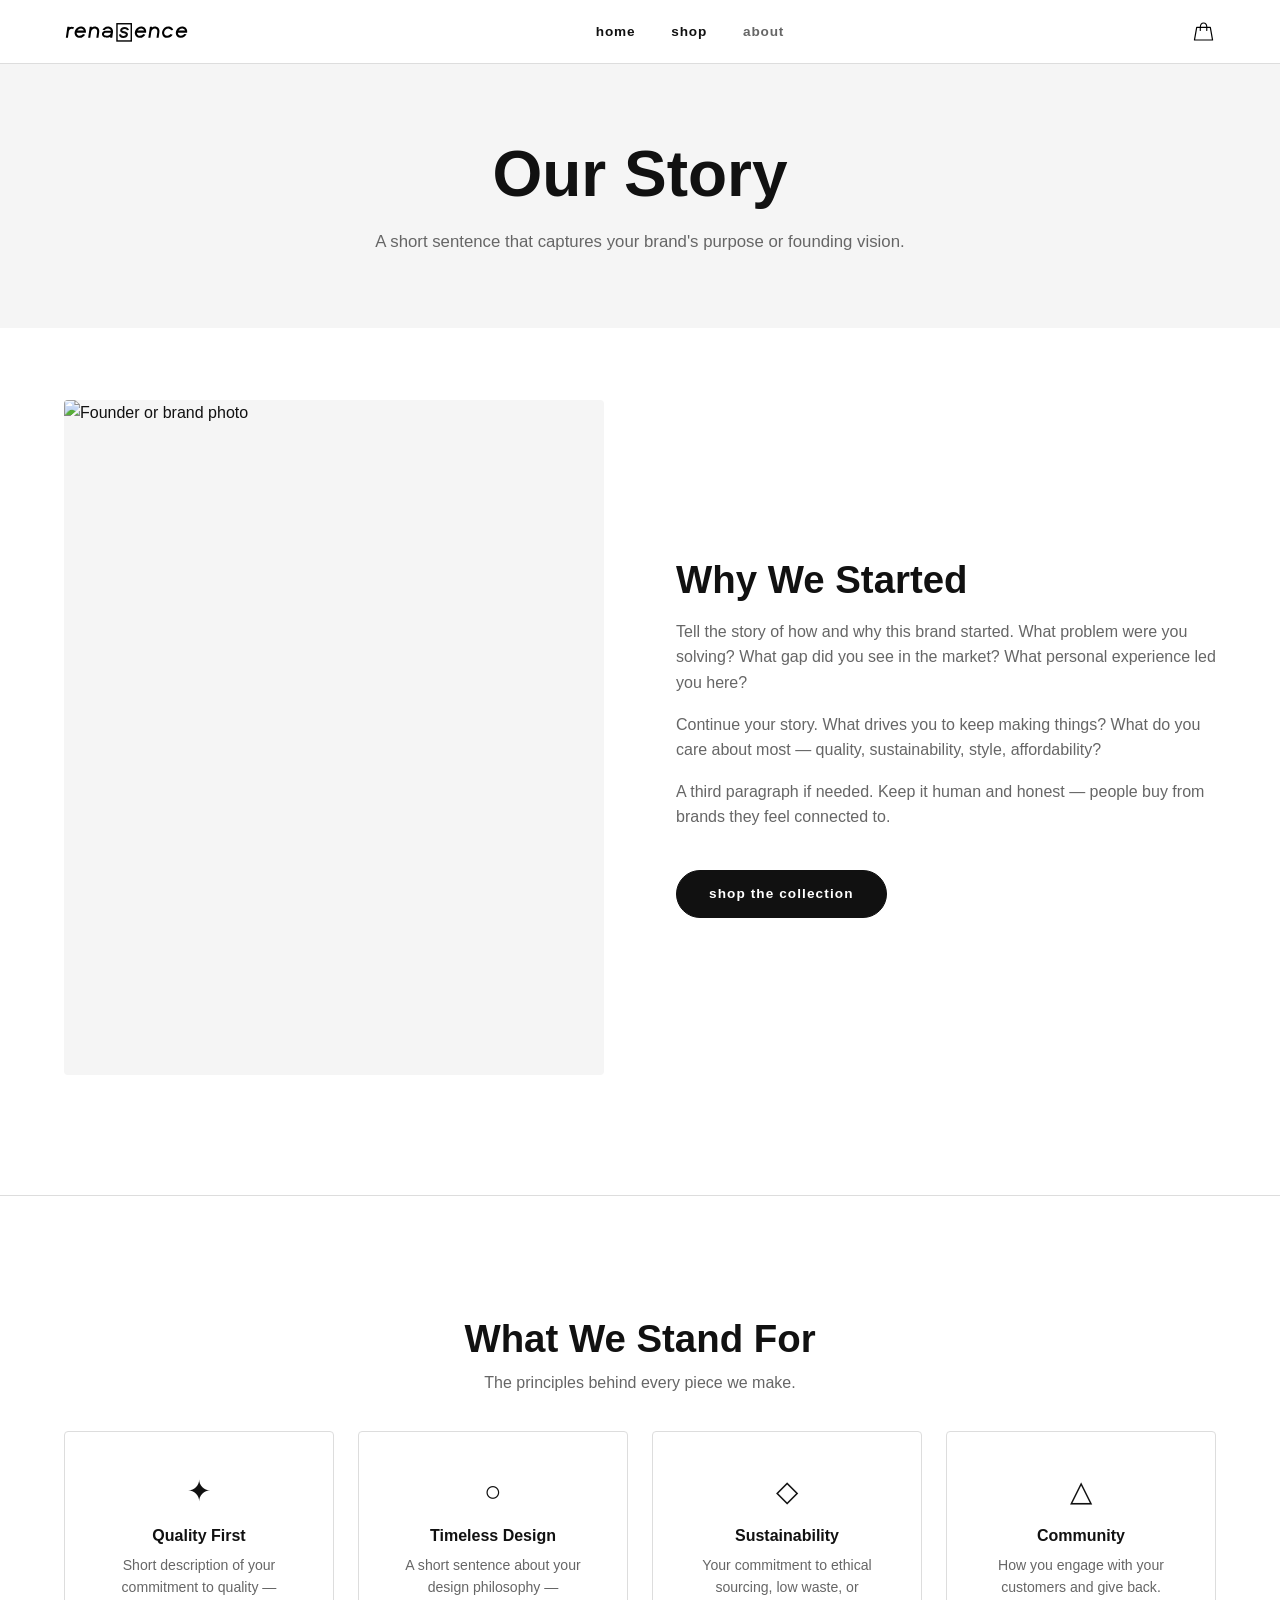
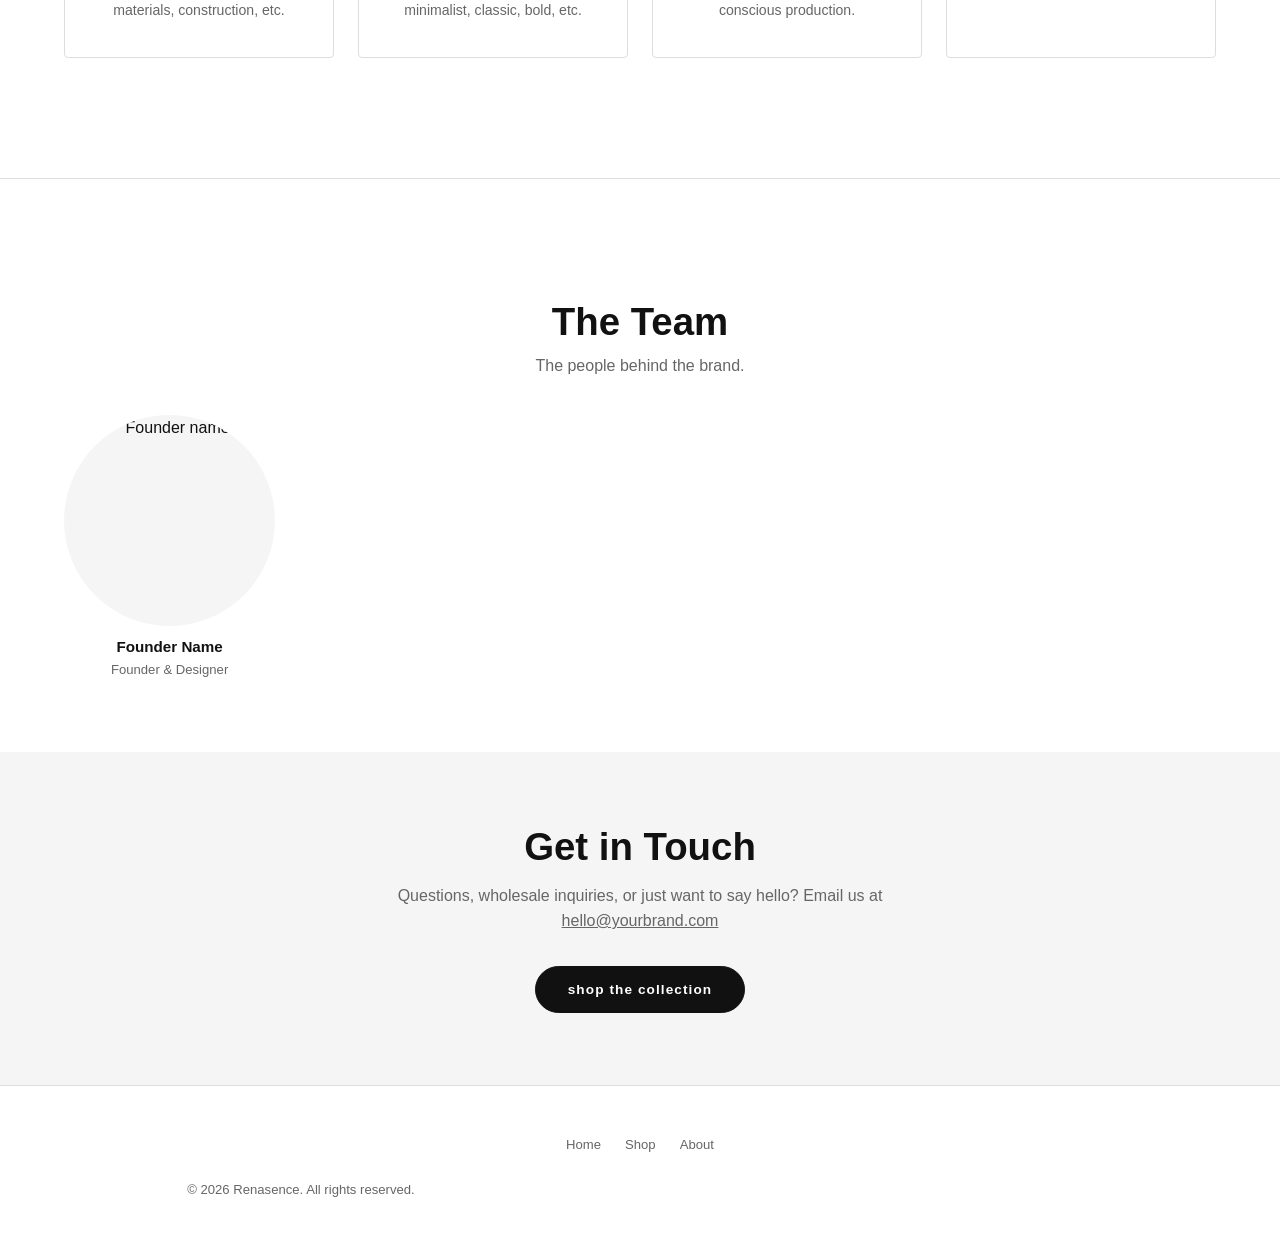
==== commit db1c602f: "Update cart button to include icon" ====
--- a/about.html
+++ b/about.html
@@ -30,7 +30,7 @@
 
       <!-- Cart button — opens the cart drawer -->
       <button class="cart-nav-btn" onclick="Cart.open()" aria-label="Open cart">
-        Cart
+        <img src="cart-icon.svg" alt="Cart" class="cart-icon">
         <span class="cart-badge" id="cart-badge" aria-live="polite"></span>
       </button>
       
--- a/style.css
+++ b/style.css
@@ -268,6 +268,18 @@
   transition: transform var(--transition), opacity var(--transition);
 }
 
+.cart-icon {
+  height: 25px;          /* ← adjust this to resize the logo */
+  width: auto;
+  display: block;
+}
+
+.cart-nav-btn {
+  display: inline-flex;
+  padding: 0;
+  border: none;
+  background: none;
+}
 
 /* ------------------------------------------------------------
    FOOTER
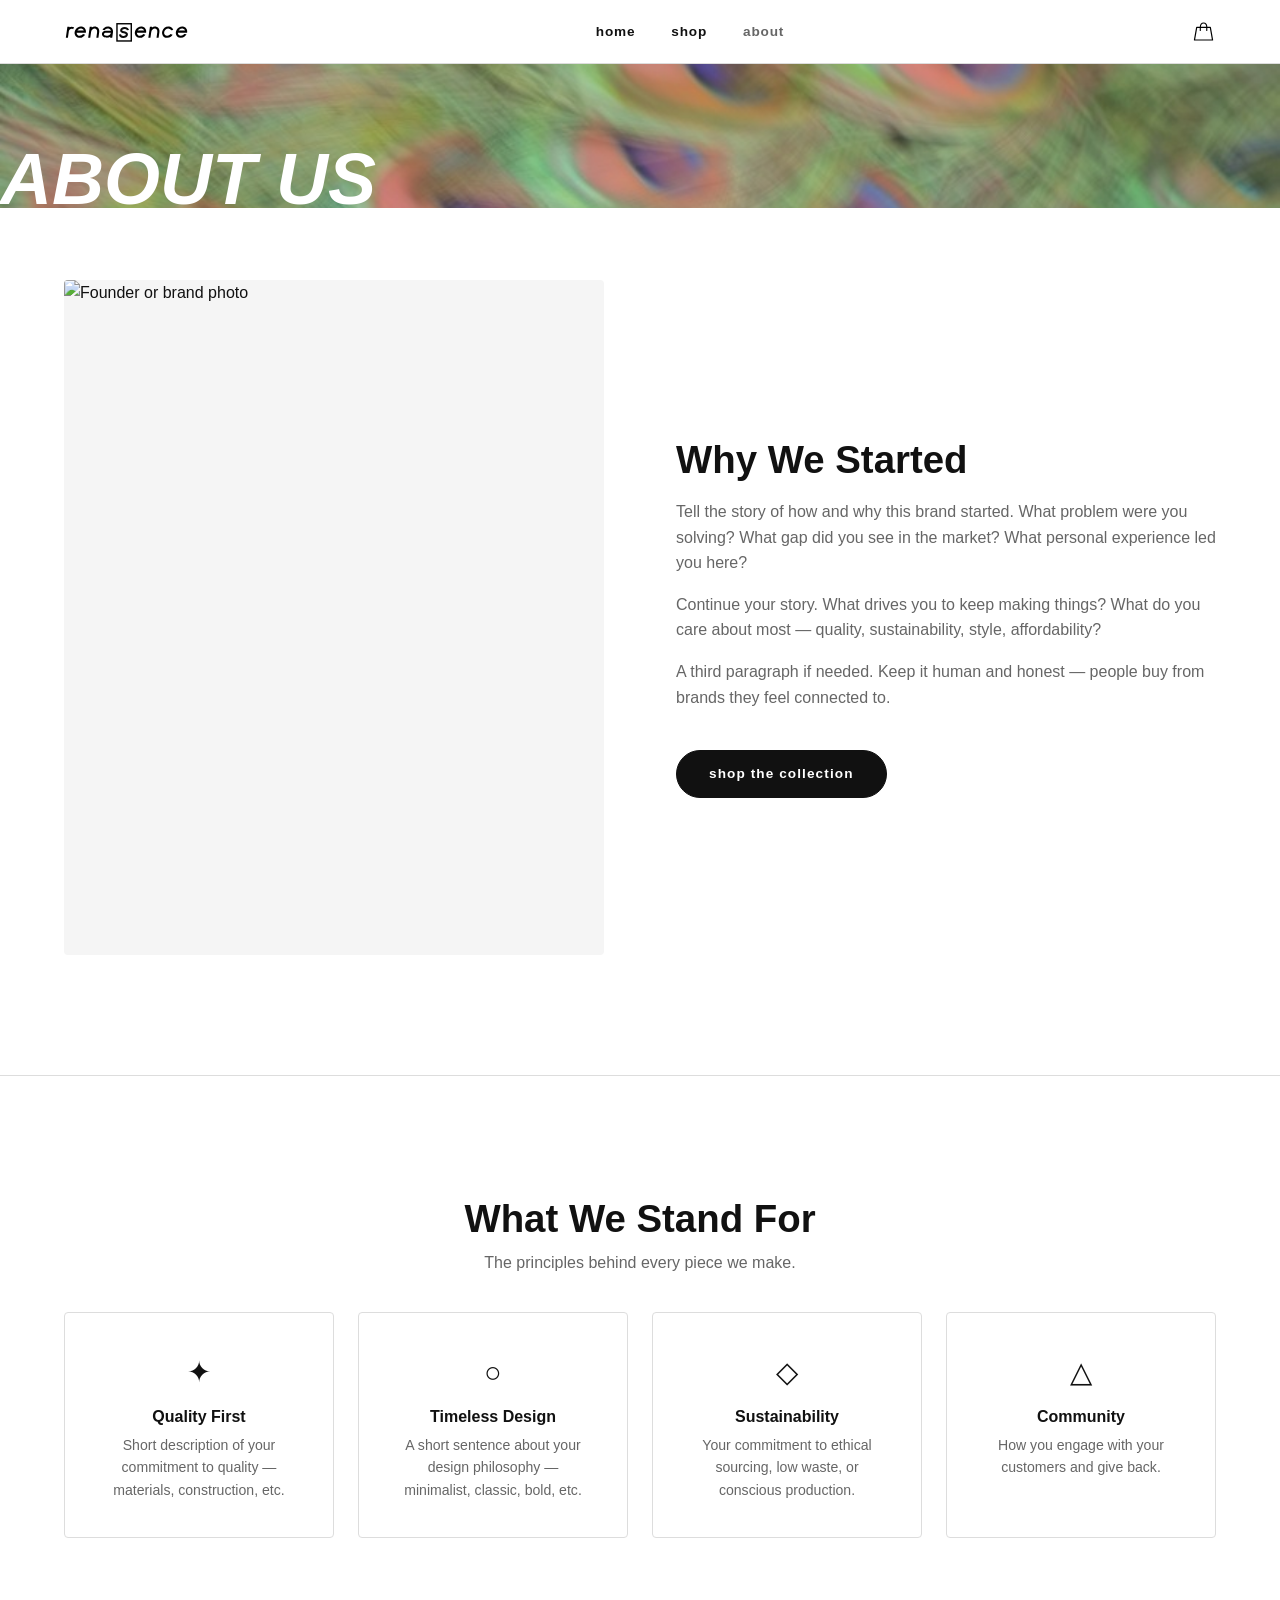
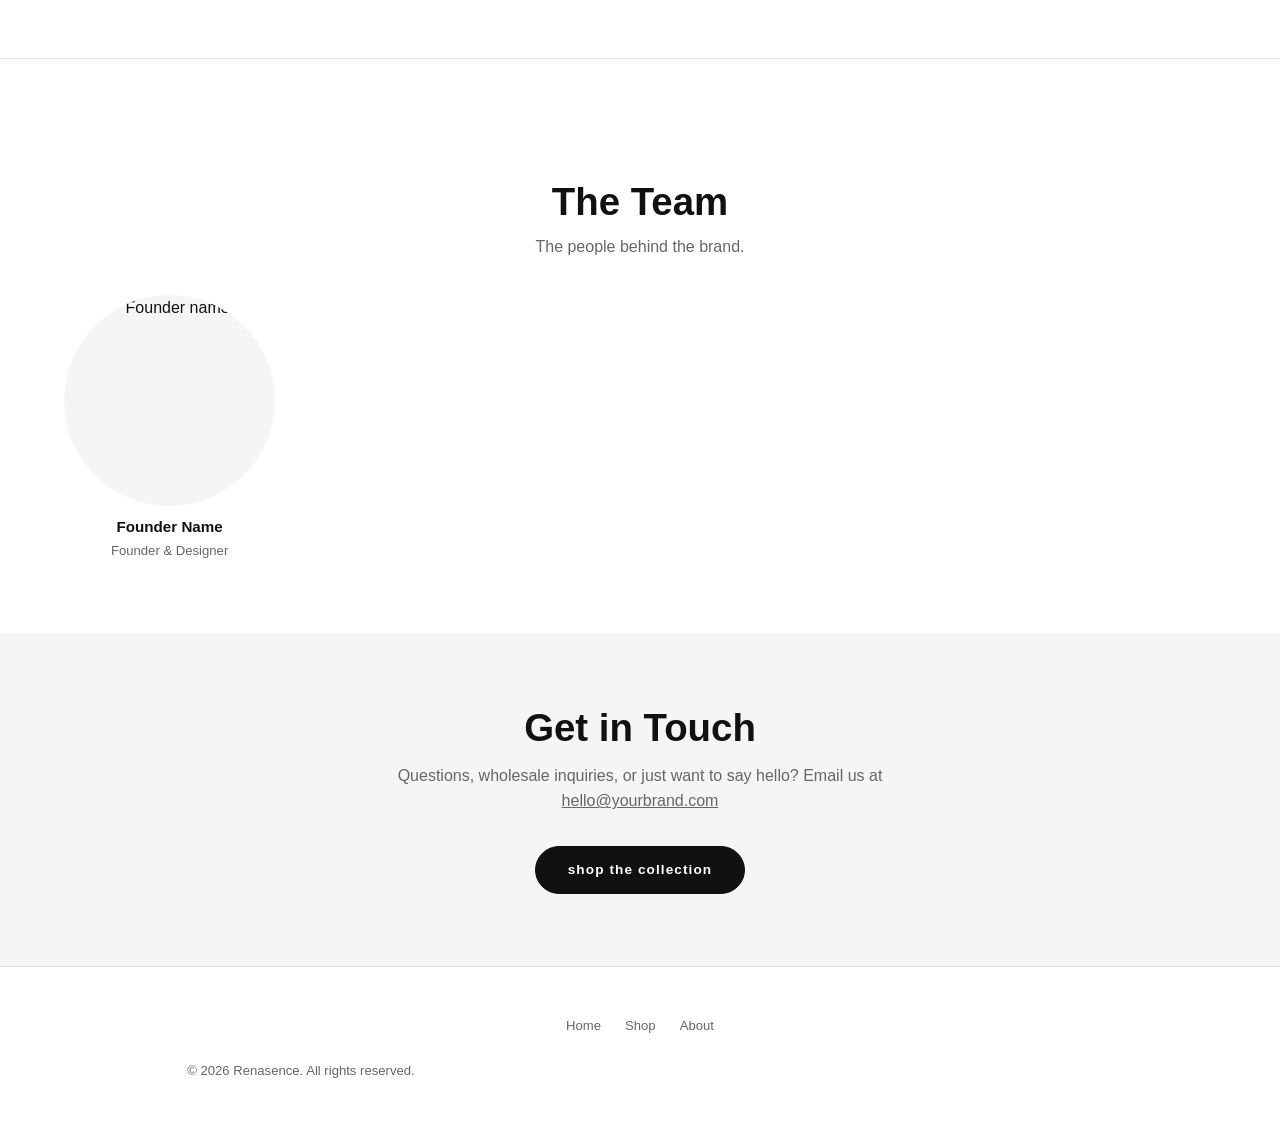
==== commit c31d0838: "Change headline in about section to 'About Us' Updated the headline from 'Our Story' to 'About Us' a" ====
--- a/about.html
+++ b/about.html
@@ -3,7 +3,10 @@
 <head>
   <meta charset="UTF-8">
   <meta name="viewport" content="width=device-width, initial-scale=1.0">
-  <title>About — Your Brand Name</title>
+
+  <link rel="icon" type="image/svg+xml" href="favicon.svg">
+  
+  <title>About | Renasence</title>
   <meta name="description" content="Learn about who we are and why we make what we make.">
 
   <link rel="preconnect" href="https://fonts.googleapis.com">
@@ -48,9 +51,9 @@
          Short introductory banner. Update headline and copy.
          ============================================================ -->
     <section class="about-hero">
-      <div class="container">
-        <h1>Our Story</h1>
-        <p>A short sentence that captures your brand's purpose or founding vision.</p>
+      <div class="about-text">
+        <h1>About Us</h1>
+        <!--<p>A short sentence that captures your brand's purpose or founding vision.</p>-->
       </div>
     </section>
 
--- a/about.css
+++ b/about.css
@@ -11,18 +11,57 @@
 .about-hero {
   padding-block: calc(var(--gap) * 3);
   text-align: center;
-  background-color: var(--color-surface);
+  position: relative; 
+  background-image: url("about.jpeg");
+  background-size: cover;
+  background-position: center;
+}
+
+/* --- DESKTOP STYLING --- */
+
+.staggered-text {
+  position: absolute;
+  /* 2. Lock it to the bottom left for desktop (IMG_0326.jpeg) */
+  bottom: 15%;  
+  left: 8%;     
+  right: auto;  /* Clears any accidental right pinning */
+  top: auto;
+  transform: none;
+  display: flex;
+  flex-direction: column;
+  text-align: left; /* Overrides any centered inheriting text */
+  -webkit-user-select: none; /* Safari */
+  -ms-user-select: none;     /* IE 10 and Edge */
+  user-select: none;         /* Standard syntax (Chrome, Firefox, Opera) */
+  font-family: 'Red Hat Display', sans-serif;
+  font-weight: 600;
+  font-style: italic;
+  font-size: clamp(2rem, 8vw, 4.5rem); 
+  color: #ffffff;
+  line-height: 1.1;
+  text-transform: uppercase;
 }
 
 .about-hero h1 {
+  position: absolute;
   margin-bottom: 1rem;
+  -webkit-user-select: none; /* Safari */
+  -ms-user-select: none;     /* IE 10 and Edge */
+  user-select: none;         /* Standard syntax (Chrome, Firefox, Opera) */
+  font-family: 'Red Hat Display', sans-serif;
+  font-weight: 600;
+  font-style: italic;
+  font-size: clamp(2rem, 8vw, 4.5rem); 
+  color: #ffffff;
+  text-transform: uppercase;
 }
 
+/*
 .about-hero p {
   margin-inline: auto;
   font-size: 1.05rem;
 }
-
+*/
 
 /* ------------------------------------------------------------
    ABOUT BODY — two-column text + image layout
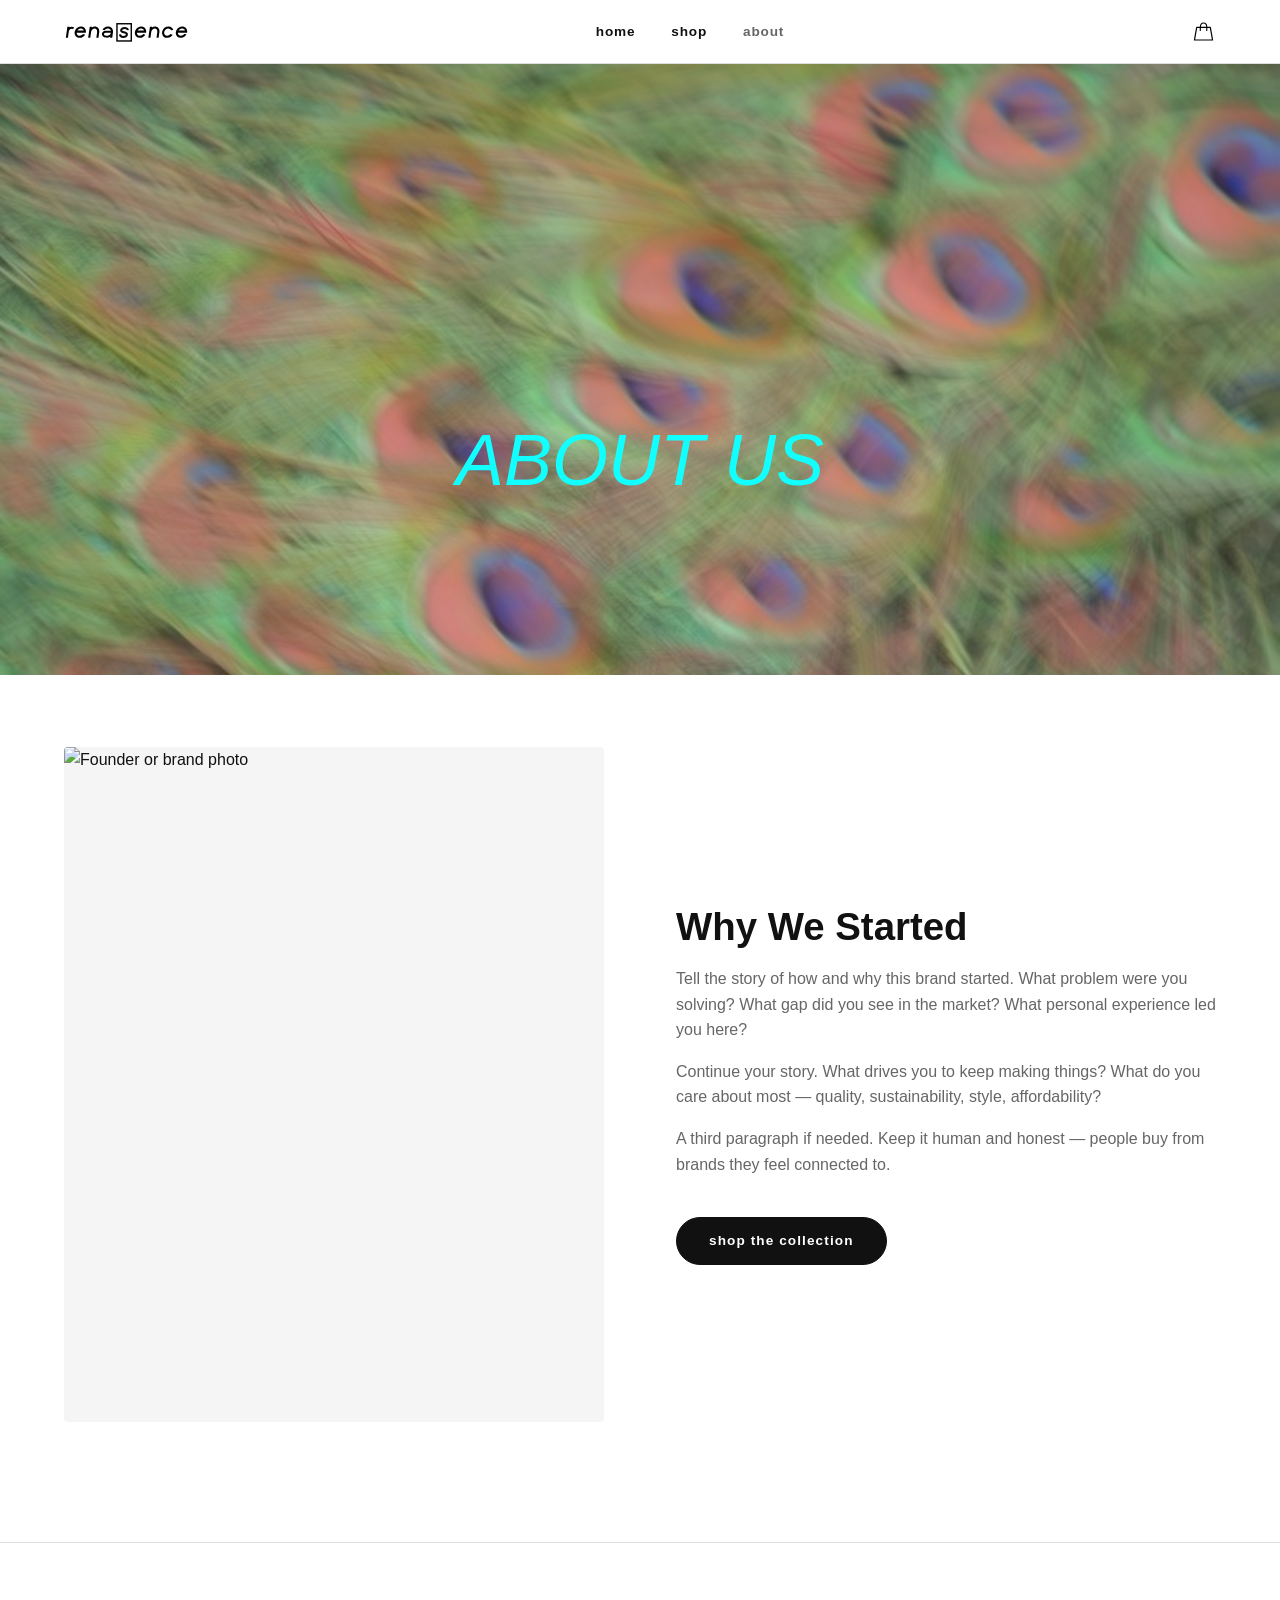
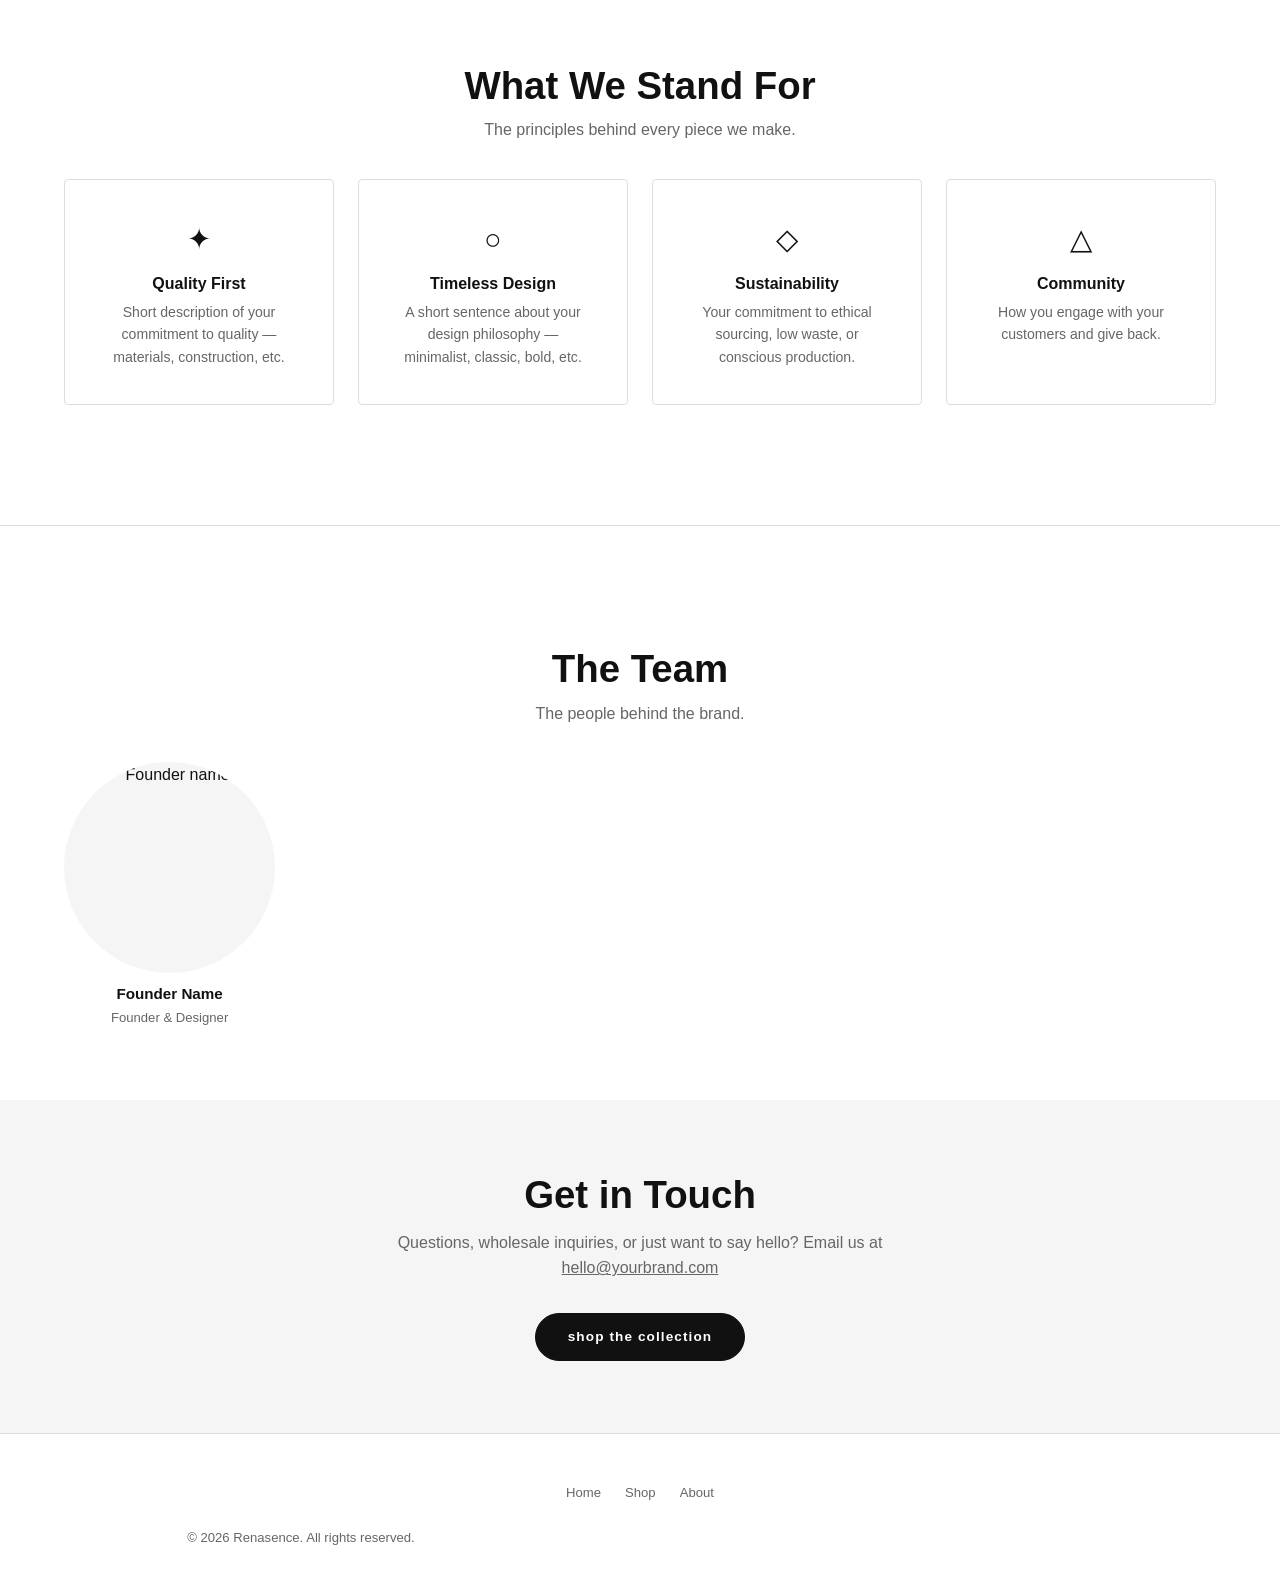
==== commit dad8f9ad: "Update About Us section in about.html" ====
--- a/about.html
+++ b/about.html
@@ -51,10 +51,10 @@
          Short introductory banner. Update headline and copy.
          ============================================================ -->
     <section class="about-hero">
-      <div class="about-text">
-        <h1>About Us</h1>
+      <span class="about-text">
+        About Us
         <!--<p>A short sentence that captures your brand's purpose or founding vision.</p>-->
-      </div>
+      </span>
     </section>
 
 
--- a/about.css
+++ b/about.css
@@ -10,6 +10,7 @@
    ------------------------------------------------------------ */
 .about-hero {
   padding-block: calc(var(--gap) * 3);
+  min-height: calc(75vh - var(--nav-height));
   text-align: center;
   position: relative; 
   background-image: url("about.jpeg");
@@ -19,43 +20,33 @@
 
 /* --- DESKTOP STYLING --- */
 
-.staggered-text {
+.about-text {
   position: absolute;
-  /* 2. Lock it to the bottom left for desktop (IMG_0326.jpeg) */
-  bottom: 15%;  
-  left: 8%;     
-  right: auto;  /* Clears any accidental right pinning */
-  top: auto;
-  transform: none;
-  display: flex;
-  flex-direction: column;
-  text-align: left; /* Overrides any centered inheriting text */
-  -webkit-user-select: none; /* Safari */
-  -ms-user-select: none;     /* IE 10 and Edge */
-  user-select: none;         /* Standard syntax (Chrome, Firefox, Opera) */
-  font-family: 'Red Hat Display', sans-serif;
-  font-weight: 600;
-  font-style: italic;
-  font-size: clamp(2rem, 8vw, 4.5rem); 
-  color: #ffffff;
-  line-height: 1.1;
-  text-transform: uppercase;
-}
-
-.about-hero h1 {
-  position: absolute;
+  top: 65%;
+  left: 50%;
+  transform: translate(-50%, -50%);
   margin-bottom: 1rem;
   -webkit-user-select: none; /* Safari */
   -ms-user-select: none;     /* IE 10 and Edge */
   user-select: none;         /* Standard syntax (Chrome, Firefox, Opera) */
   font-family: 'Red Hat Display', sans-serif;
-  font-weight: 600;
+  font-weight: 400;
   font-style: italic;
+  display: flex;
+  flex-direction: column;
   font-size: clamp(2rem, 8vw, 4.5rem); 
-  color: #ffffff;
+  color: #11ffff;
   text-transform: uppercase;
+  text-align: center;
 }
 
+@media (max-width: 768px) {
+
+  .about-text {
+    font-size: 4.5rem; 
+  }
+}
+   
 /*
 .about-hero p {
   margin-inline: auto;
